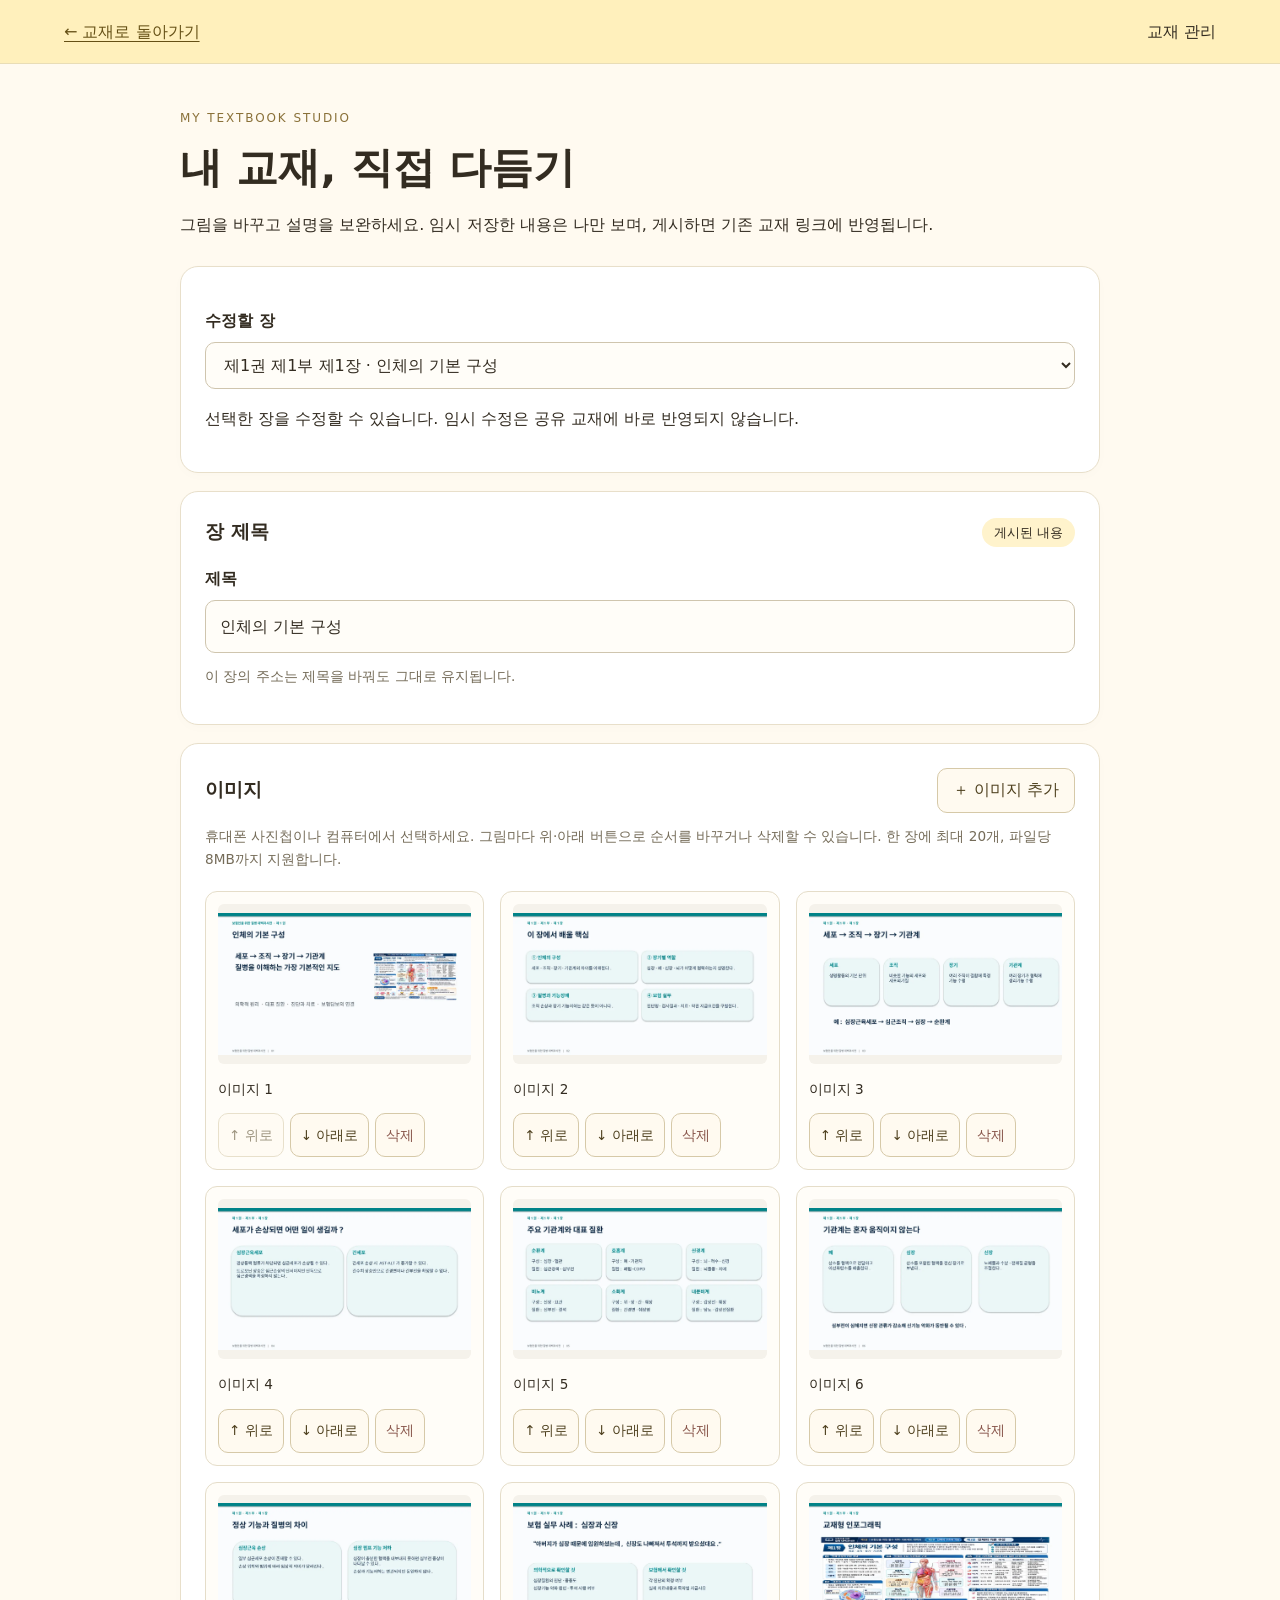
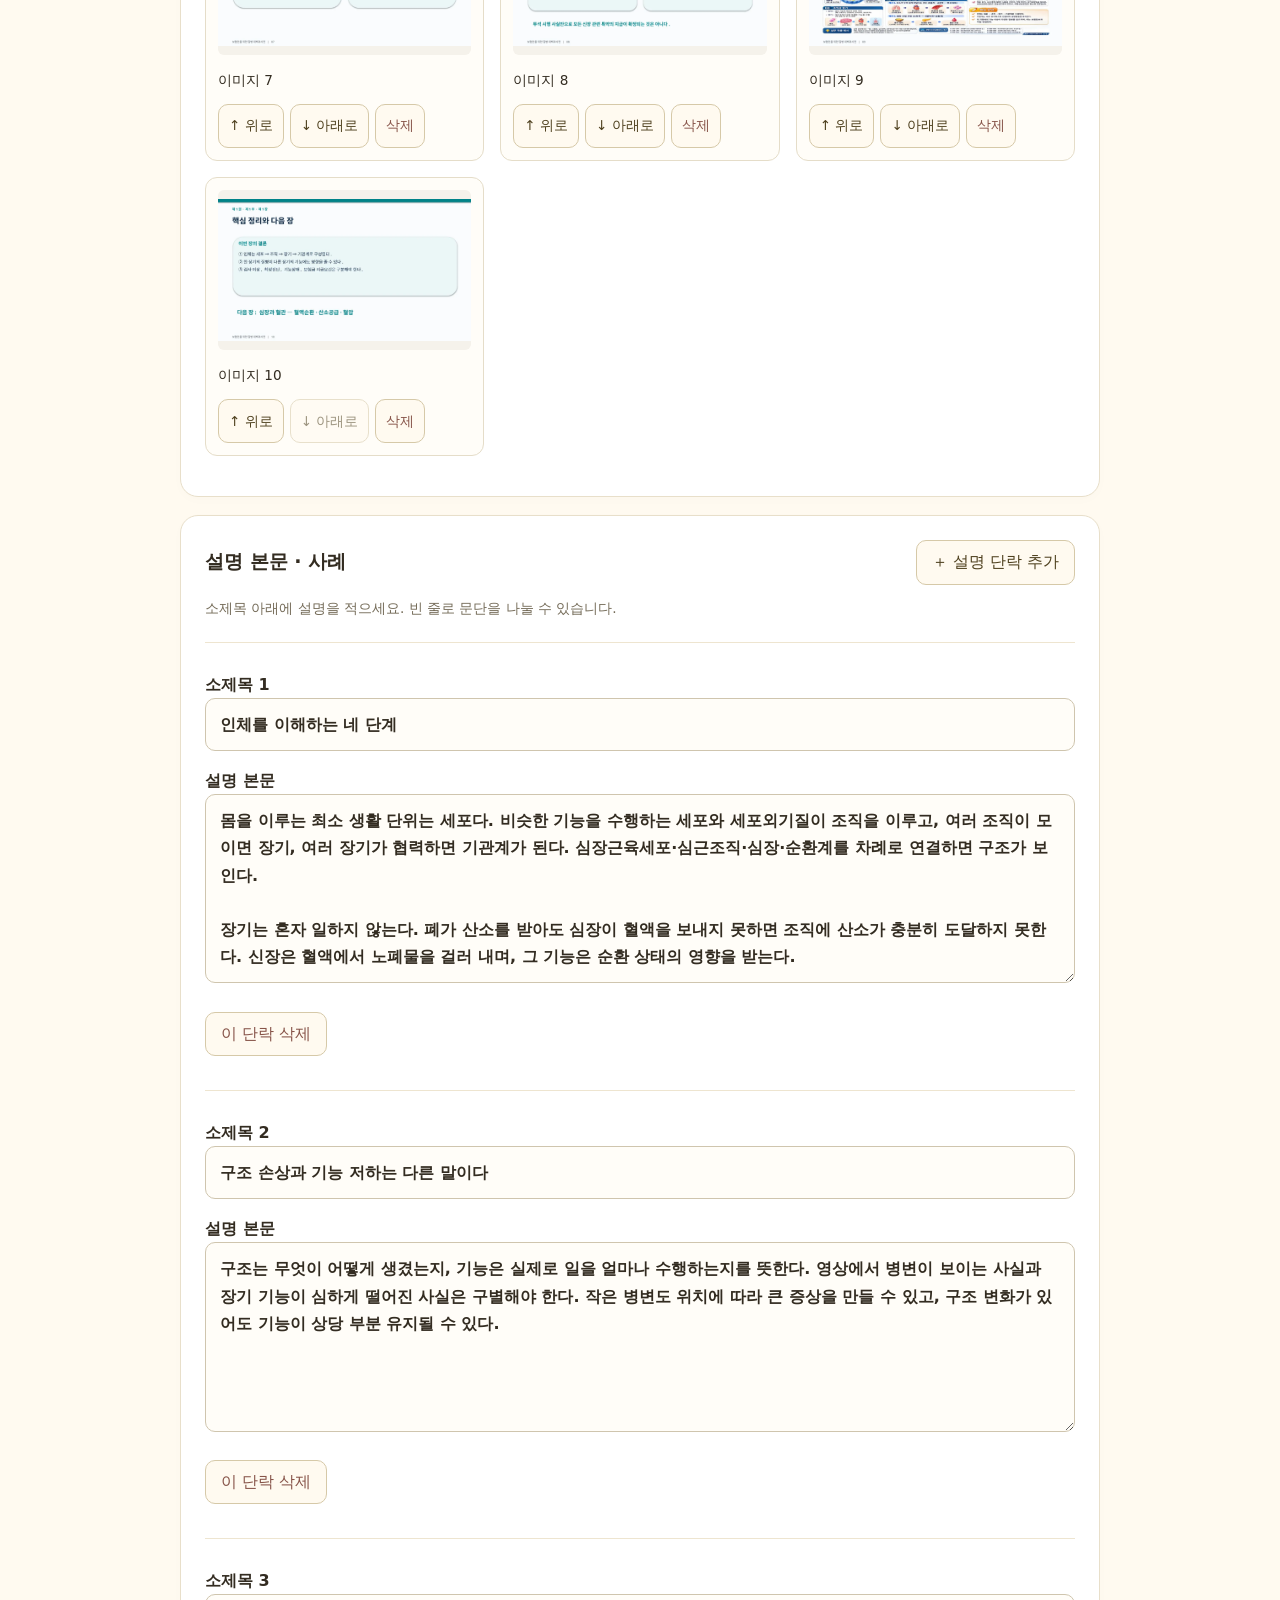
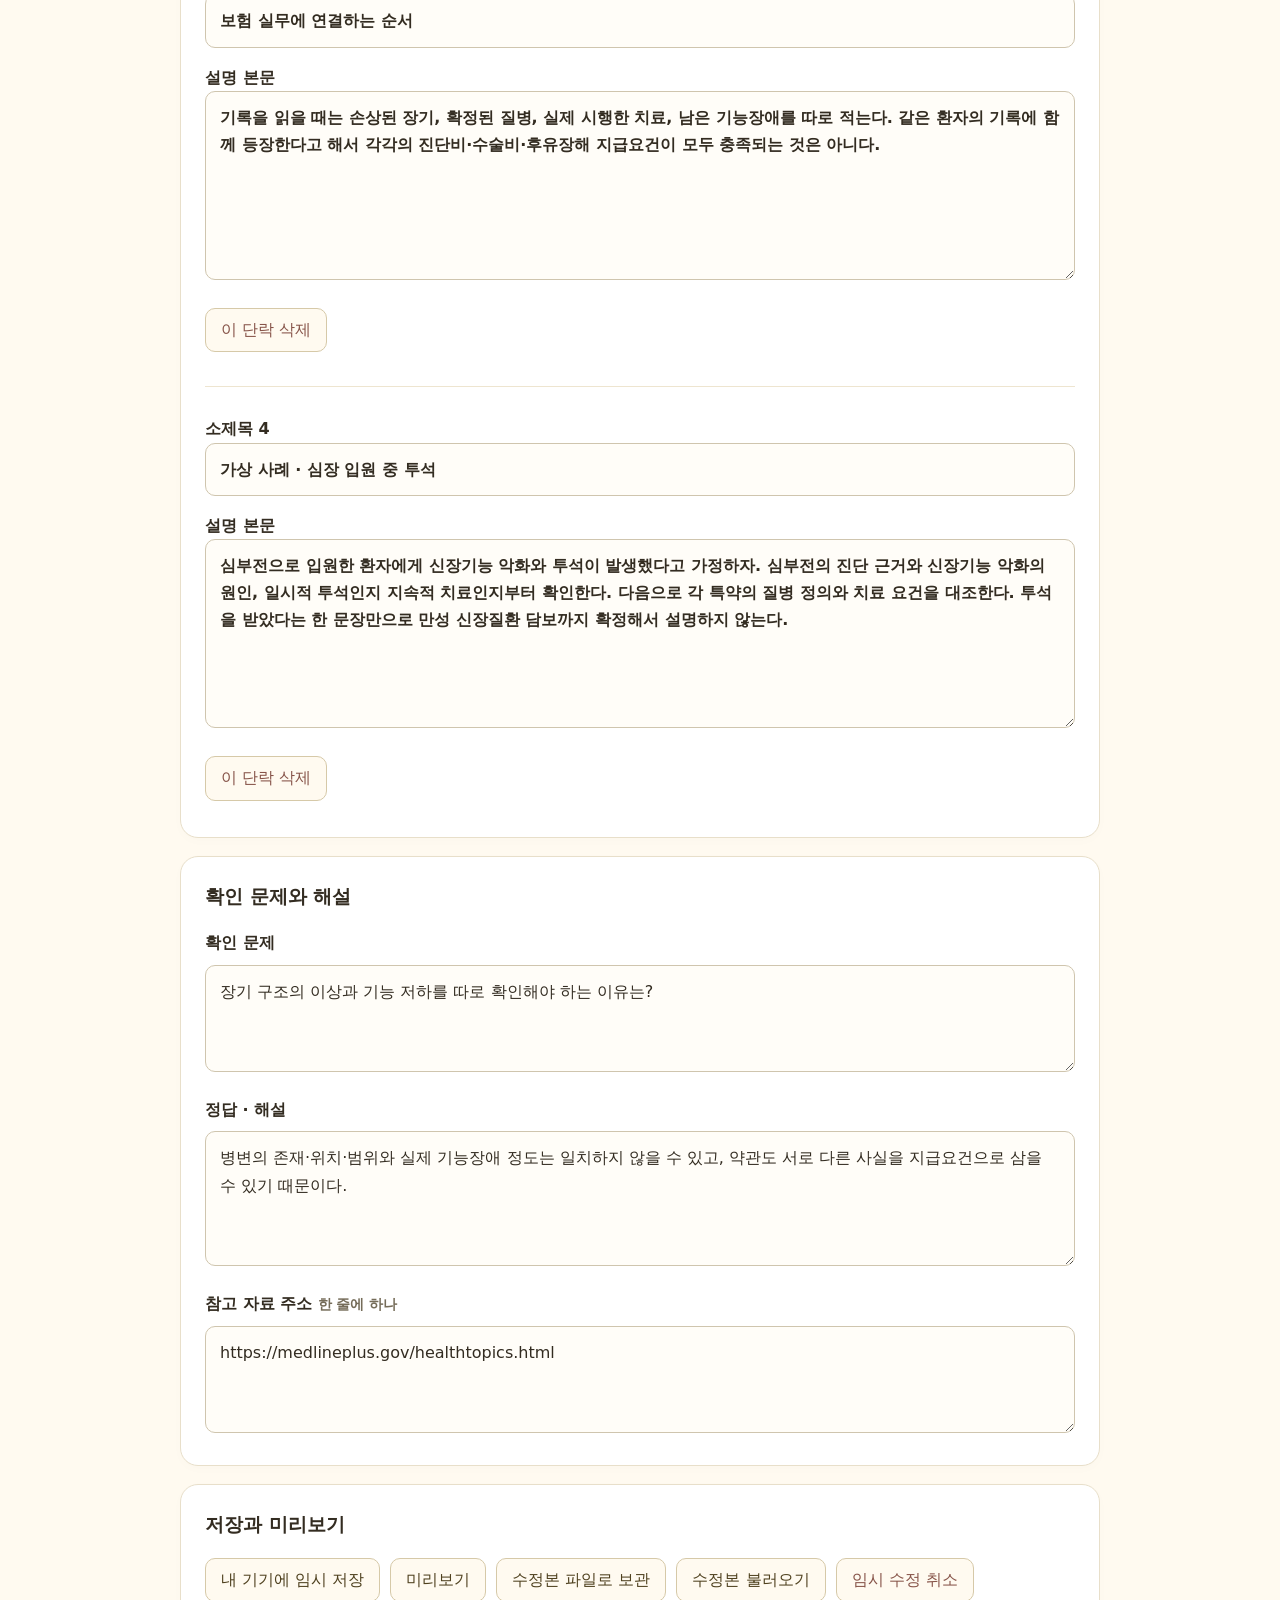
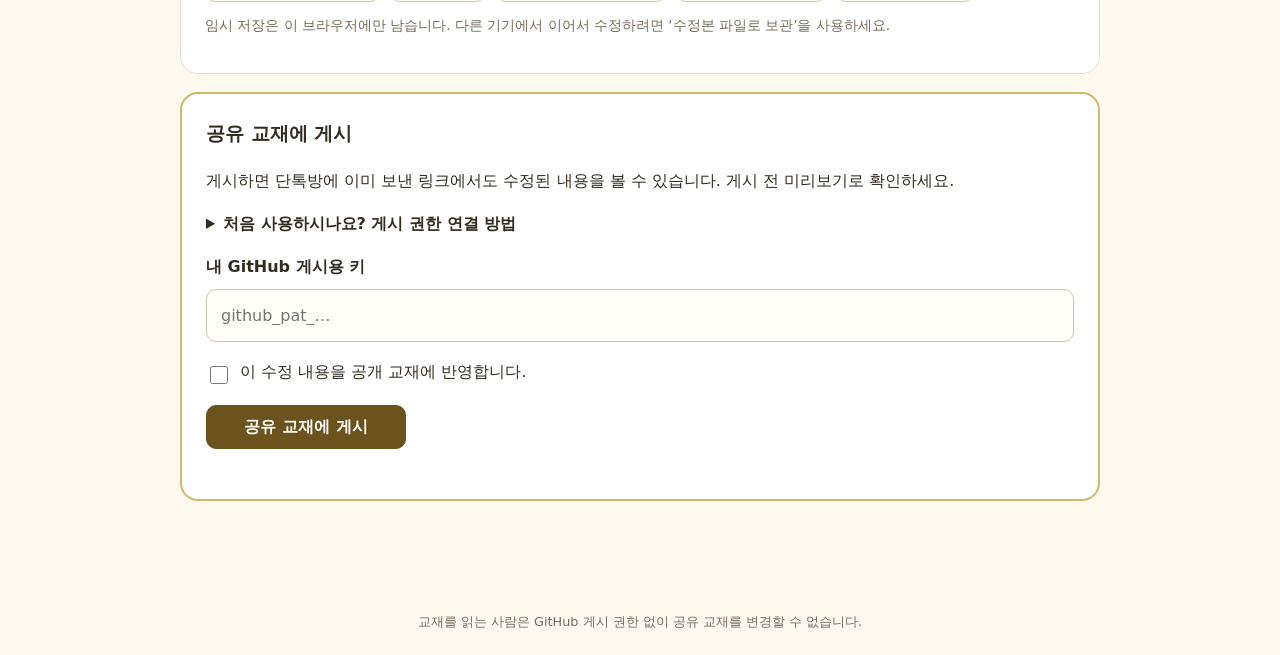
==== editor.html @ f047f281 "Add mobile-friendly chapter editor with local drafts and authorized GitHub publishing" ====
<!doctype html>
<html lang="ko"><head><meta charset="utf-8"><meta name="viewport" content="width=device-width,initial-scale=1"><title>교재 수정 · 질병 대백과사전</title><link rel="stylesheet" href="editor.css"></head>
<body><header><a href="./">← 교재로 돌아가기</a><span>교재 관리</span></header><main>
<div class="intro"><p class="eyebrow">MY TEXTBOOK STUDIO</p><h1>내 교재, 직접 다듬기</h1><p>그림을 바꾸고 설명을 보완하세요. 임시 저장한 내용은 나만 보며, 게시하면 기존 교재 링크에 반영됩니다.</p></div>
<section class="panel"><label for="chapter">수정할 장</label><select id="chapter" disabled><option>교재를 불러오고 있습니다…</option></select><p id="status" role="status" aria-live="polite">잠시만 기다려 주세요.</p></section>
<form id="editor" hidden>
<section class="panel"><div class="section-head"><h2>장 제목</h2><span id="draft-state" class="badge">게시된 내용</span></div><label for="title">제목</label><input id="title" required maxlength="200"><p class="hint">이 장의 주소는 제목을 바꿔도 그대로 유지됩니다.</p></section>
<section class="panel"><div class="section-head"><h2>이미지</h2><label class="button" for="image-input">＋ 이미지 추가</label></div><p class="hint">휴대폰 사진첩이나 컴퓨터에서 선택하세요. 그림마다 위·아래 버튼으로 순서를 바꾸거나 삭제할 수 있습니다. 한 장에 최대 20개, 파일당 8MB까지 지원합니다.</p><input id="image-input" type="file" accept="image/jpeg,image/png,image/webp" multiple hidden><div id="images" class="image-grid"></div><p id="image-status" role="status"></p></section>
<section class="panel"><div class="section-head"><h2>설명 본문 · 사례</h2><button type="button" id="add-section">＋ 설명 단락 추가</button></div><p class="hint">소제목 아래에 설명을 적으세요. 빈 줄로 문단을 나눌 수 있습니다.</p><div id="sections"></div></section>
<section class="panel"><h2>확인 문제와 해설</h2><label for="question">확인 문제</label><textarea id="question" rows="3" required></textarea><label for="answer">정답 · 해설</label><textarea id="answer" rows="4" required></textarea><label for="references">참고 자료 주소 <small>한 줄에 하나</small></label><textarea id="references" rows="3" placeholder="https://…"></textarea></section>
<details class="panel" id="original-panel"><summary>함께 읽기 · 기존 교재 본문 수정</summary><p class="hint">기존 교재를 옮긴 본문입니다. 페이지별로 수정할 수 있습니다.</p><div id="original-texts"></div></details>
<section class="panel"><h2>저장과 미리보기</h2><div class="actions"><button type="button" id="save-draft">내 기기에 임시 저장</button><button type="button" id="preview">미리보기</button><button type="button" id="export">수정본 파일로 보관</button><label class="button" for="import-input">수정본 불러오기</label><input id="import-input" type="file" accept="application/json,.json" hidden><button type="button" id="reset" class="quiet">임시 수정 취소</button></div><p class="hint">임시 저장은 이 브라우저에만 남습니다. 다른 기기에서 이어서 수정하려면 ‘수정본 파일로 보관’을 사용하세요.</p></section>
<section class="panel publish"><h2>공유 교재에 게시</h2><p>게시하면 단톡방에 이미 보낸 링크에서도 수정된 내용을 볼 수 있습니다. 게시 전 미리보기로 확인하세요.</p><details id="connection"><summary>처음 사용하시나요? 게시 권한 연결 방법</summary><ol><li><a href="https://github.com/settings/personal-access-tokens/new" target="_blank" rel="noopener noreferrer">GitHub에서 게시용 키 만들기</a>를 열고 로그인하세요.</li><li>Token name에는 ‘교재 편집’, Expiration에는 원하는 유효기간을 선택하세요.</li><li>Repository access에서 <b>Only select repositories → ffsm</b>을 선택하세요.</li><li>Repository permissions에서 <b>Contents → Read and write</b>를 선택하고 Generate token을 누르세요.</li><li>표시된 키를 복사해 아래에 붙여넣으세요. 다른 사람이나 채팅에 보내지 마세요.</li></ol><p class="hint">키는 GitHub에 권한을 확인할 때만 사용하며, 기기 저장소·수정본·교재 파일에는 저장하지 않습니다. 이 화면을 닫거나 새로고침하면 다시 입력해야 합니다. GitHub에서 언제든 키를 취소할 수 있습니다.</p></details>
<label for="token">내 GitHub 게시용 키</label><input id="token" type="password" autocomplete="off" spellcheck="false" placeholder="github_pat_…"><label class="consent"><input id="consent" type="checkbox"> 이 수정 내용을 공개 교재에 반영합니다.</label><button type="submit" id="publish" class="primary">공유 교재에 게시</button><p id="publish-status" role="status" aria-live="polite"></p><a id="deployment-link" hidden target="_blank" rel="noopener noreferrer">배포 진행 상태 확인</a></section>
</form><dialog id="preview-dialog"><div class="section-head"><h2>수정본 미리보기</h2><button id="close-preview" type="button">닫기</button></div><div id="preview-body"></div></dialog>
</main><footer>교재를 읽는 사람은 GitHub 게시 권한 없이 공유 교재를 변경할 수 없습니다.</footer><script type="module" src="editor.js"></script></body></html>
---- editor.css ----
:root{font-family:system-ui,-apple-system,'Malgun Gothic',sans-serif;color:#332c21;background:#fffaf0;font-size:16px;line-height:1.7}*{box-sizing:border-box}body{margin:0}header{display:flex;justify-content:space-between;gap:12px;padding:18px max(5vw,16px);background:#fff0bc;border-bottom:1px solid #e9ddb6}a{color:#655015;text-underline-offset:4px}main{max-width:960px;margin:auto;padding:32px 20px 70px}.intro{margin:12px 0 28px}.eyebrow{letter-spacing:.16em;font-size:.75rem;color:#8a7139}h1{font-size:clamp(1.8rem,4vw,2.6rem);line-height:1.3;margin:8px 0 16px}h2{font-size:1.2rem;margin:0 0 16px}h3{font-size:1.1rem}.panel{background:#fff;border:1px solid #e8dfca;border-radius:18px;padding:24px;margin:18px 0;box-shadow:0 3px 12px #44330004}.section-head{display:flex;align-items:center;justify-content:space-between;gap:12px;flex-wrap:wrap}.section-head h2{margin:0}.hint,small{font-size:.85rem;color:#756c59}.hint{margin:12px 0}.badge{background:#fff3cc;border-radius:20px;padding:4px 12px;font-size:.8rem}label{display:block;font-weight:650;margin:16px 0 8px}input:not([type=checkbox],[type=file]),textarea,select{width:100%;padding:12px 14px;border:1px solid #cfc5ae;border-radius:10px;font:inherit;background:#fffdf8;color:inherit;min-width:0}textarea{resize:vertical;line-height:1.7}select{cursor:pointer}button,.button{font:inherit;border:1px solid #d6c9a8;border-radius:10px;background:#fffaf0;color:#4f411f;padding:10px 15px;cursor:pointer;display:inline-flex;align-items:center;justify-content:center;min-height:44px;text-decoration:none;line-height:1.4;margin:0}button:hover,.button:hover{background:#fff1c1}button:disabled{opacity:.55;cursor:wait}button:focus-visible,.button:focus-visible,input:focus-visible,textarea:focus-visible,select:focus-visible,summary:focus-visible{outline:3px solid #9a762b;outline-offset:3px}.primary{background:#6c531d;color:#fff;border-color:#6c531d;font-weight:700}.primary:hover{background:#4c3b18}.quiet{color:#875449}.actions{display:flex;gap:10px;flex-wrap:wrap}.image-grid{display:grid;grid-template-columns:repeat(auto-fit,minmax(210px,1fr));gap:16px;margin-top:20px}.image-card{border:1px solid #e5ddc9;border-radius:12px;padding:12px;background:#fffdf8}.image-card img{width:100%;height:160px;object-fit:contain;background:#f5f2eb;border-radius:6px}.image-card .actions{gap:6px}.image-card button{padding:7px 10px;font-size:.85rem}.image-card p{font-size:.85rem;margin:6px 0 12px}.section-editor{border-top:1px solid #eee5d0;margin-top:22px;padding-top:12px}.section-editor .quiet{margin:12px 0}.consent{display:flex;align-items:flex-start;gap:9px;font-weight:400}.consent input{margin-top:8px;width:18px;height:18px;flex:none}summary{cursor:pointer;font-weight:650}details>p,details>ol{margin-top:16px}.publish{border:2px solid #d3b96e}.publish #publish{margin:10px 0;min-width:200px}#publish-status,#status,#image-status{overflow-wrap:anywhere}.error{color:#a02e2e}.success{color:#277145}dialog{border:1px solid #d7c9a6;border-radius:18px;padding:24px;width:min(900px,94vw);max-height:90vh;overflow:auto;background:#fffdf7;color:inherit}dialog::backdrop{background:#211a10aa}#preview-body{white-space:normal}#preview-body p{white-space:pre-wrap}#preview-body img{max-width:100%;height:auto;border-radius:8px;margin:12px 0}footer{text-align:center;padding:22px;font-size:.8rem;color:#756c59}[hidden]{display:none!important}@media(max-width:600px){main{padding:20px 12px 50px}.panel{padding:18px 14px;border-radius:14px}.image-grid{grid-template-columns:1fr 1fr;gap:8px}.image-card{padding:8px}.image-card img{height:120px}.image-card .actions{flex-wrap:wrap}.image-card button{font-size:.78rem;padding:6px 8px}.actions>button,.actions>.button{flex-grow:1}header{font-size:.9rem}.publish #publish{width:100%}}@media(prefers-reduced-motion:reduce){*{scroll-behavior:auto!important}}
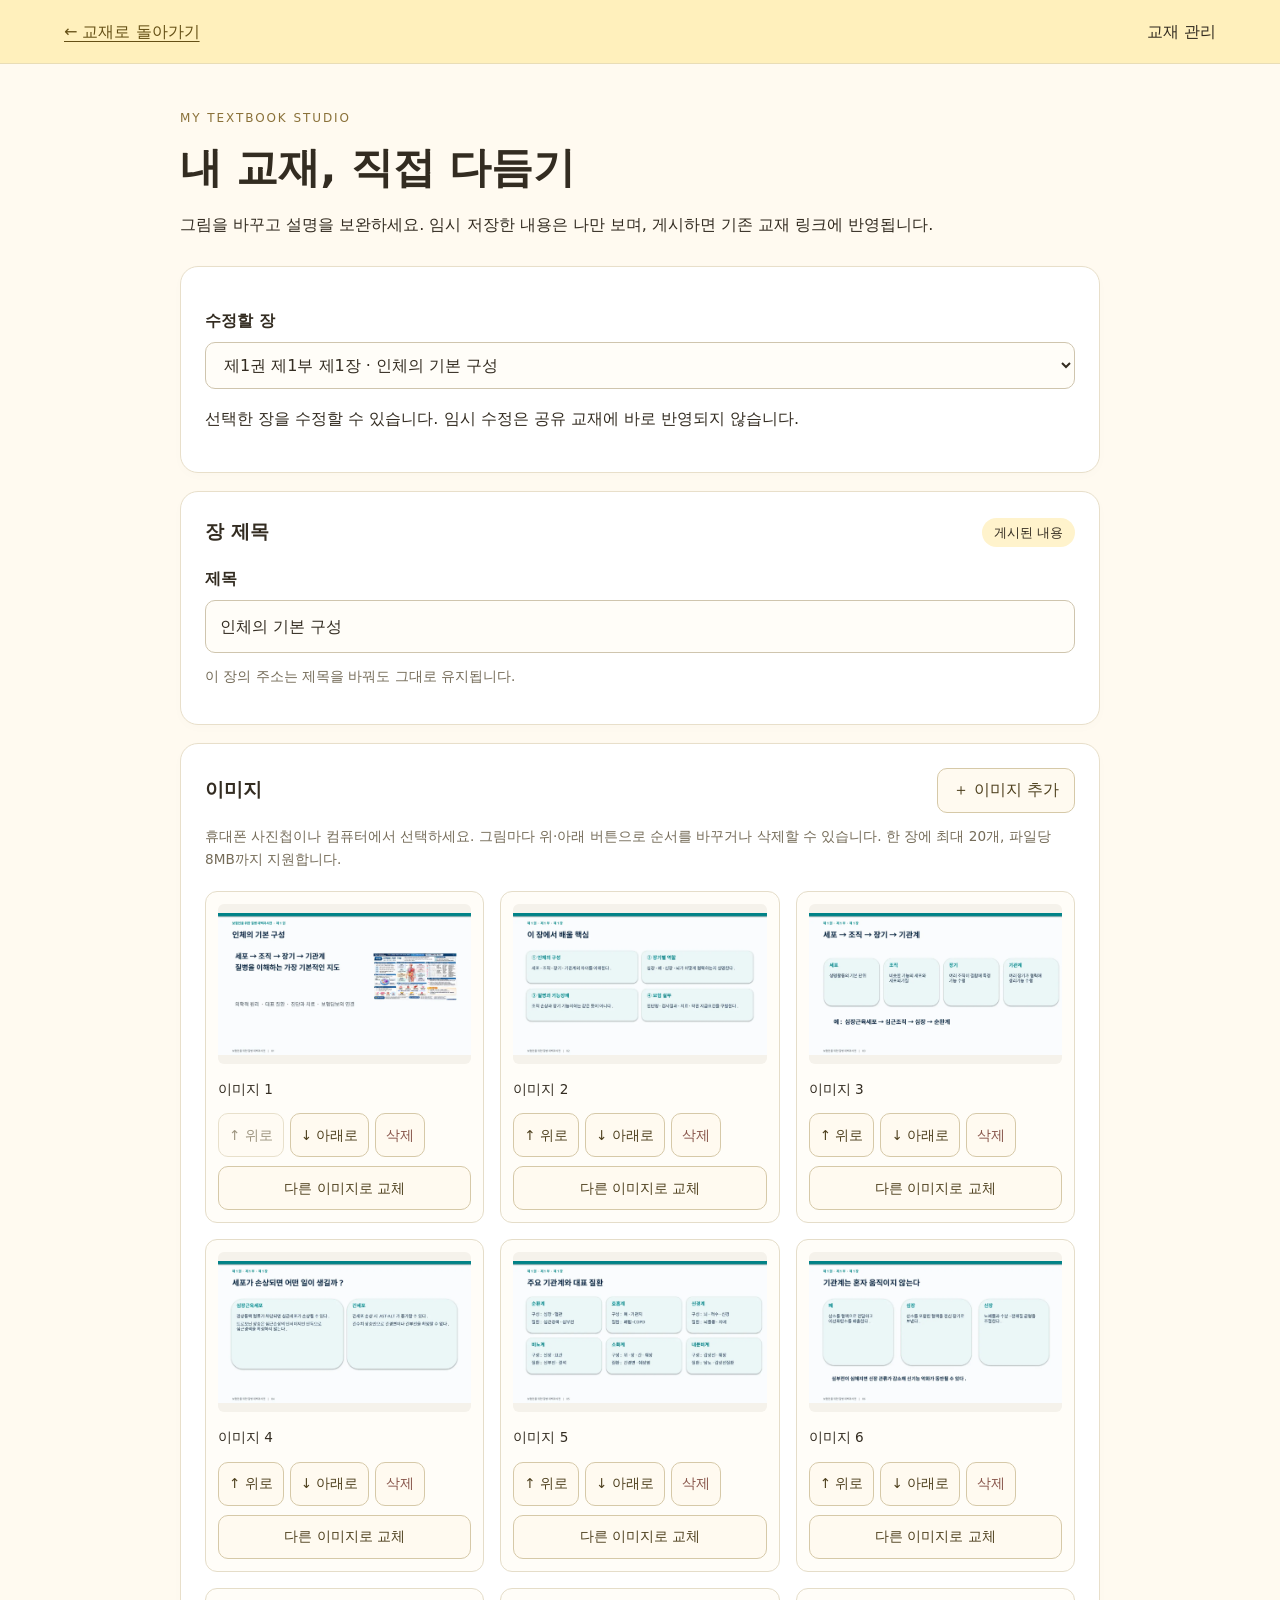
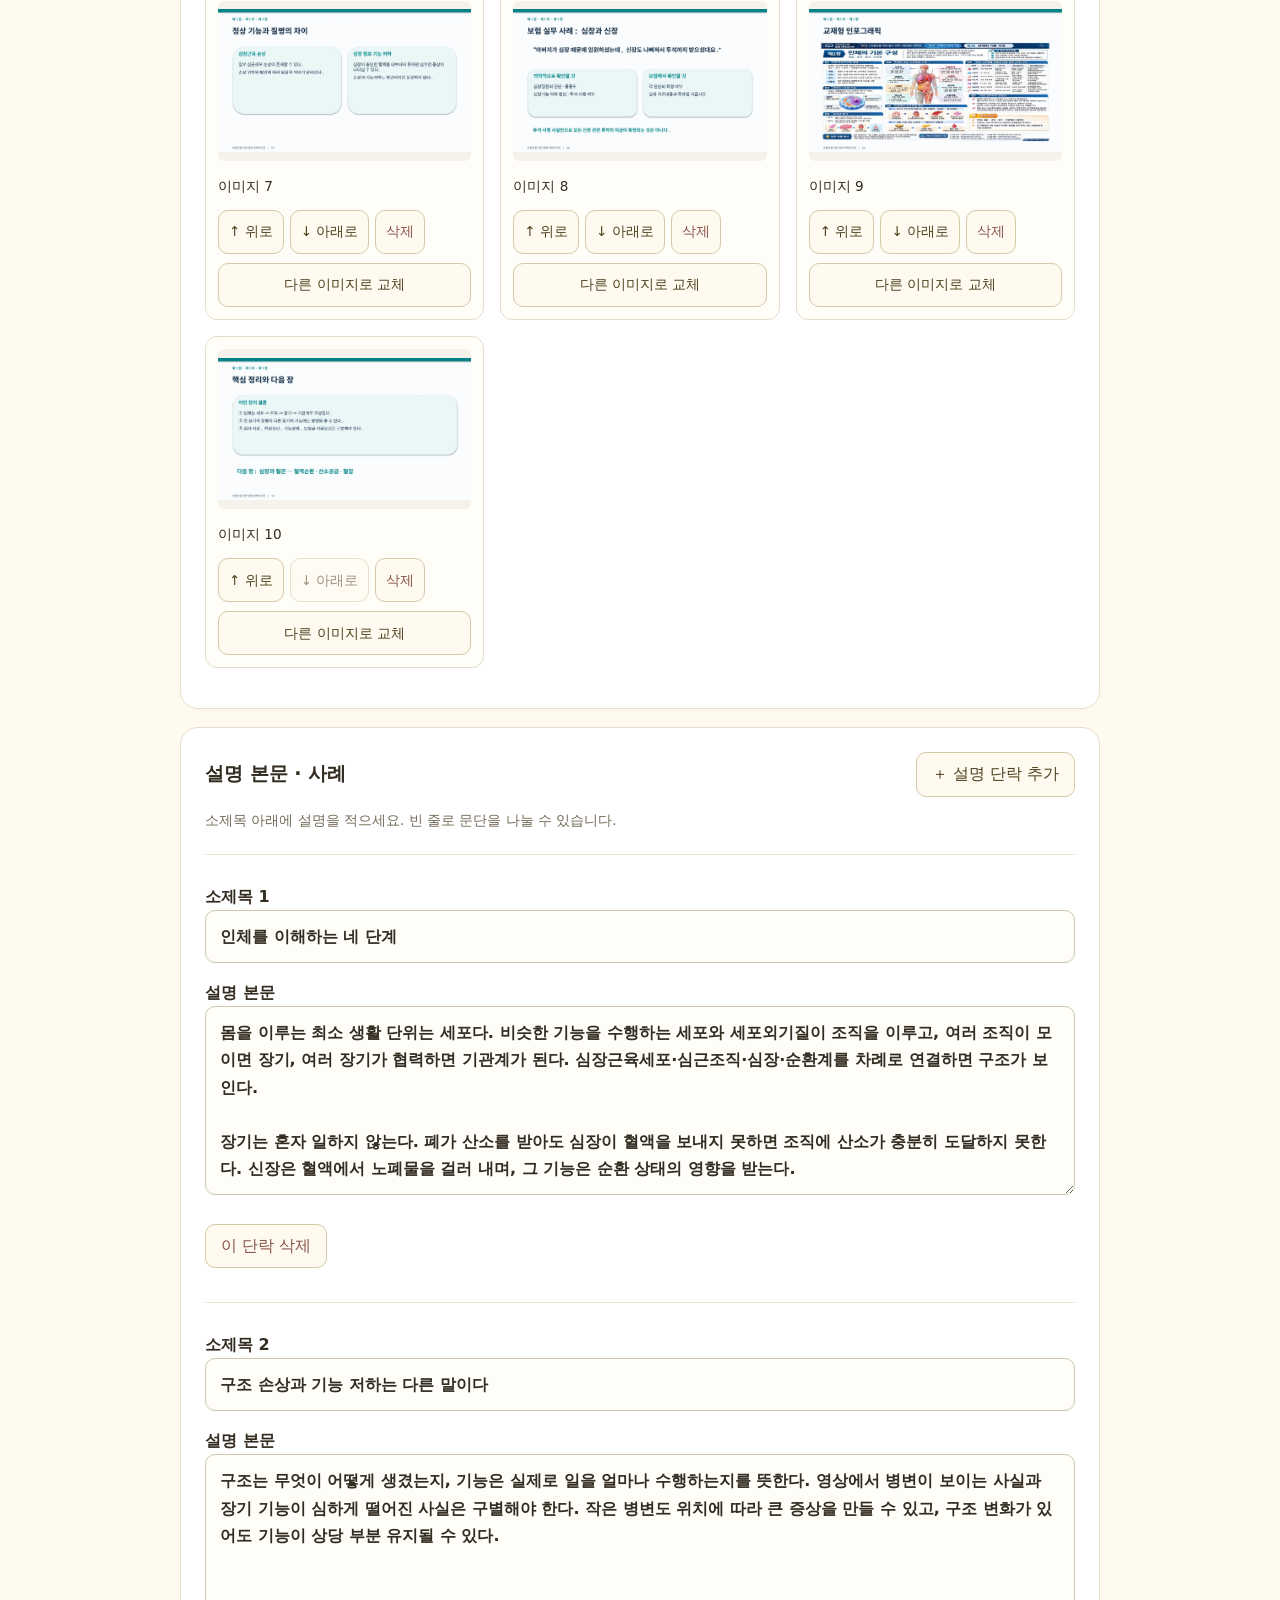
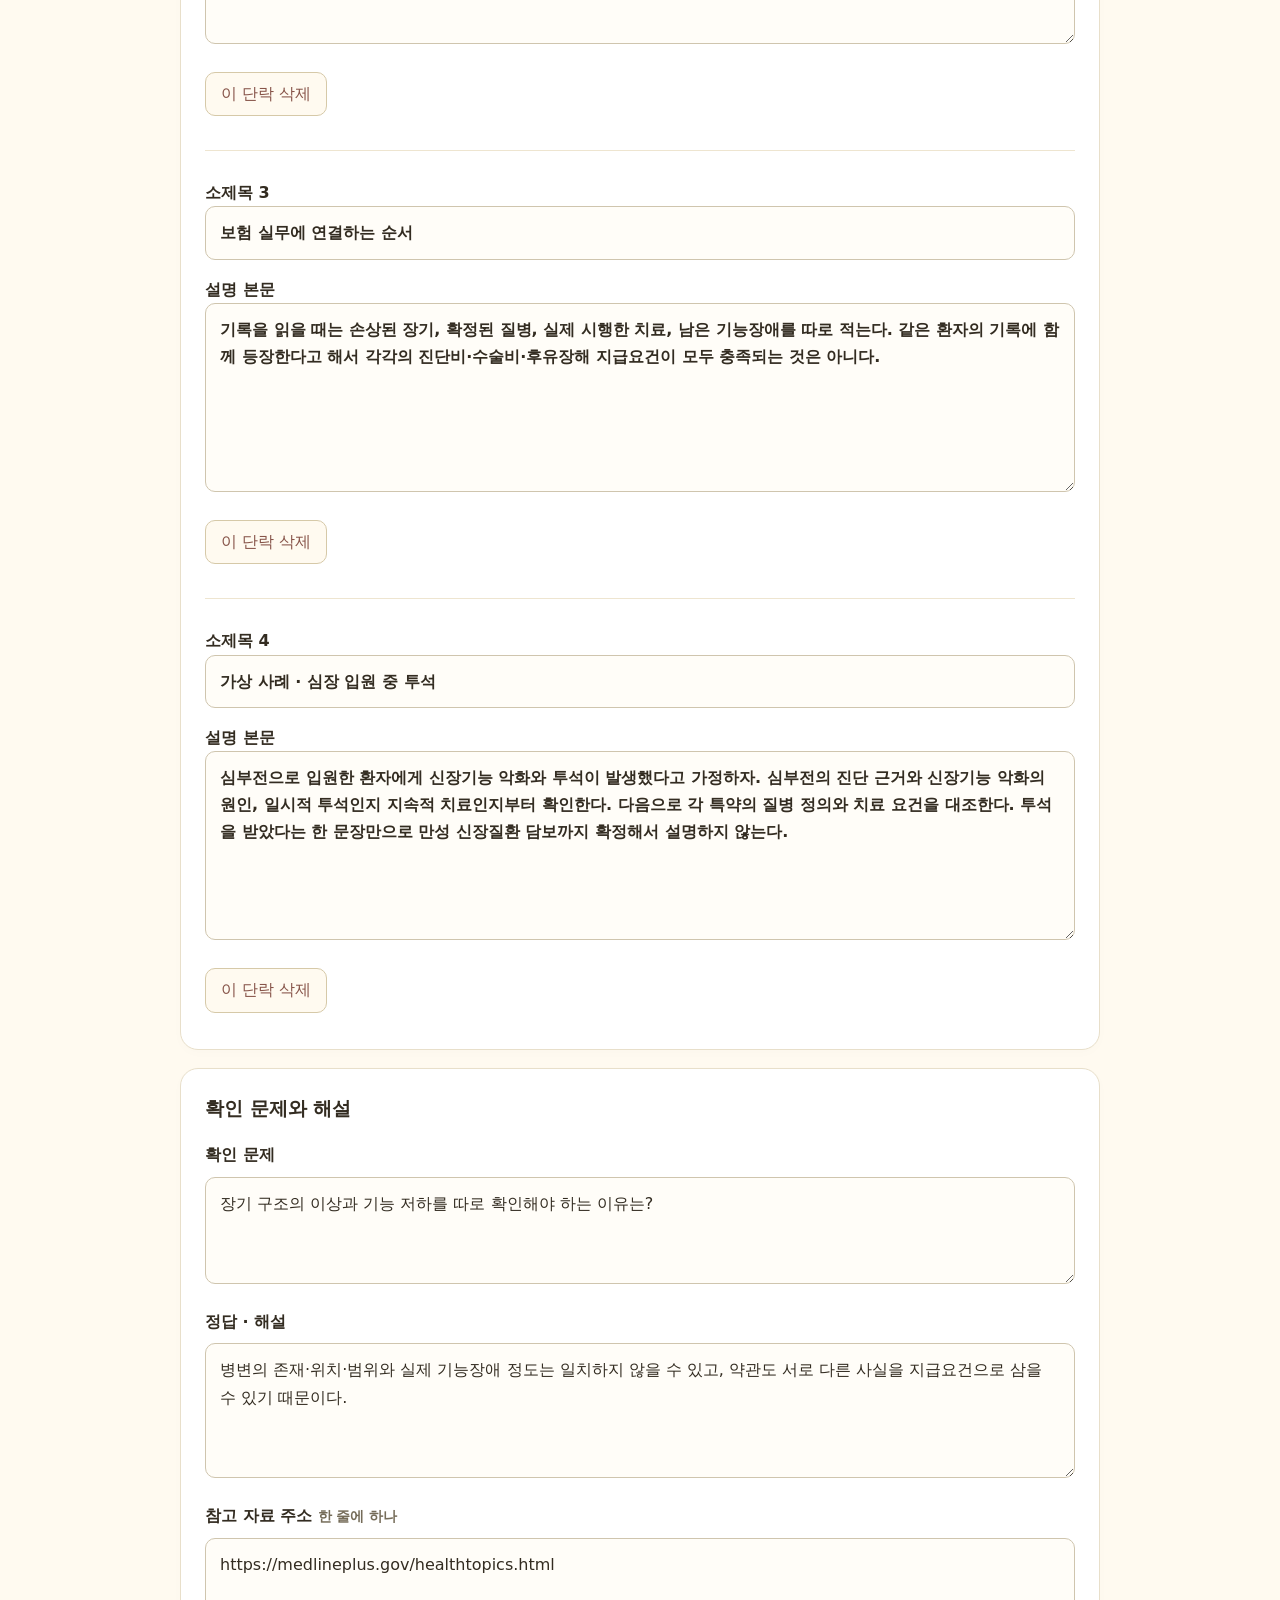
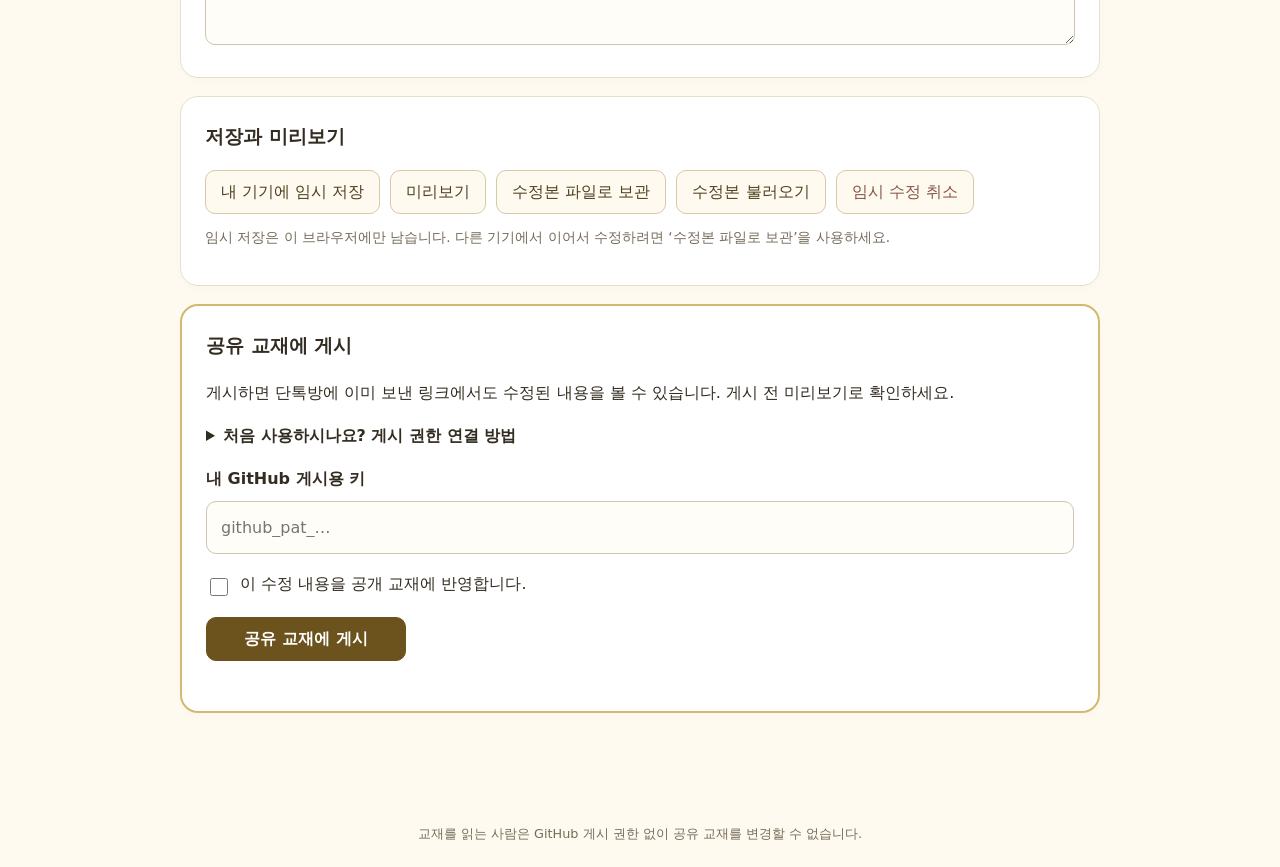
==== commit 586fa1ef: "Edit and replace chapter images directly inside the image library" ====
--- a/editor.html
+++ b/editor.html
@@ -1,5 +1,5 @@
 <!doctype html>
-<html lang="ko"><head><meta charset="utf-8"><meta name="viewport" content="width=device-width,initial-scale=1"><title>교재 수정 · 질병 대백과사전</title><link rel="stylesheet" href="editor.css"></head>
+<html lang="ko"><head><meta charset="utf-8"><meta name="viewport" content="width=device-width,initial-scale=1"><title>교재 수정 · 질병 대백과사전</title><link rel="stylesheet" href="editor.css?v=2"></head>
 <body><header><a href="./">← 교재로 돌아가기</a><span>교재 관리</span></header><main>
 <div class="intro"><p class="eyebrow">MY TEXTBOOK STUDIO</p><h1>내 교재, 직접 다듬기</h1><p>그림을 바꾸고 설명을 보완하세요. 임시 저장한 내용은 나만 보며, 게시하면 기존 교재 링크에 반영됩니다.</p></div>
 <section class="panel"><label for="chapter">수정할 장</label><select id="chapter" disabled><option>교재를 불러오고 있습니다…</option></select><p id="status" role="status" aria-live="polite">잠시만 기다려 주세요.</p></section>
@@ -9,8 +9,8 @@
 <section class="panel"><div class="section-head"><h2>설명 본문 · 사례</h2><button type="button" id="add-section">＋ 설명 단락 추가</button></div><p class="hint">소제목 아래에 설명을 적으세요. 빈 줄로 문단을 나눌 수 있습니다.</p><div id="sections"></div></section>
 <section class="panel"><h2>확인 문제와 해설</h2><label for="question">확인 문제</label><textarea id="question" rows="3" required></textarea><label for="answer">정답 · 해설</label><textarea id="answer" rows="4" required></textarea><label for="references">참고 자료 주소 <small>한 줄에 하나</small></label><textarea id="references" rows="3" placeholder="https://…"></textarea></section>
 <details class="panel" id="original-panel"><summary>함께 읽기 · 기존 교재 본문 수정</summary><p class="hint">기존 교재를 옮긴 본문입니다. 페이지별로 수정할 수 있습니다.</p><div id="original-texts"></div></details>
-<section class="panel"><h2>저장과 미리보기</h2><div class="actions"><button type="button" id="save-draft">내 기기에 임시 저장</button><button type="button" id="preview">미리보기</button><button type="button" id="export">수정본 파일로 보관</button><label class="button" for="import-input">수정본 불러오기</label><input id="import-input" type="file" accept="application/json,.json" hidden><button type="button" id="reset" class="quiet">임시 수정 취소</button></div><p class="hint">임시 저장은 이 브라우저에만 남습니다. 다른 기기에서 이어서 수정하려면 ‘수정본 파일로 보관’을 사용하세요.</p></section>
+<section class="panel"><h2>저장과 미리보기</h2><div class="actions"><button type="button" id="save-draft">내 기기에 임시 저장</button><button type="button" id="preview">미리보기</button><button type="button" id="export">수정본 파일로 보관</button><label class="button" for="import-input">수정본 불러오기</label><input id="import-input" type="file" accept="application/json,.json" hidden><button type="button" id="reset" class="quiet">임시 수정 취소</button></div><div id="reset-confirmation" hidden><p>이 장의 임시 수정을 취소하고 게시된 내용으로 돌아갈까요?</p><div class="actions"><button type="button" id="confirm-reset" class="quiet">임시 수정 취소 확인</button><button type="button" id="keep-draft">계속 수정하기</button></div></div><p class="hint">임시 저장은 이 브라우저에만 남습니다. 다른 기기에서 이어서 수정하려면 ‘수정본 파일로 보관’을 사용하세요.</p></section>
 <section class="panel publish"><h2>공유 교재에 게시</h2><p>게시하면 단톡방에 이미 보낸 링크에서도 수정된 내용을 볼 수 있습니다. 게시 전 미리보기로 확인하세요.</p><details id="connection"><summary>처음 사용하시나요? 게시 권한 연결 방법</summary><ol><li><a href="https://github.com/settings/personal-access-tokens/new" target="_blank" rel="noopener noreferrer">GitHub에서 게시용 키 만들기</a>를 열고 로그인하세요.</li><li>Token name에는 ‘교재 편집’, Expiration에는 원하는 유효기간을 선택하세요.</li><li>Repository access에서 <b>Only select repositories → ffsm</b>을 선택하세요.</li><li>Repository permissions에서 <b>Contents → Read and write</b>를 선택하고 Generate token을 누르세요.</li><li>표시된 키를 복사해 아래에 붙여넣으세요. 다른 사람이나 채팅에 보내지 마세요.</li></ol><p class="hint">키는 GitHub에 권한을 확인할 때만 사용하며, 기기 저장소·수정본·교재 파일에는 저장하지 않습니다. 이 화면을 닫거나 새로고침하면 다시 입력해야 합니다. GitHub에서 언제든 키를 취소할 수 있습니다.</p></details>
 <label for="token">내 GitHub 게시용 키</label><input id="token" type="password" autocomplete="off" spellcheck="false" placeholder="github_pat_…"><label class="consent"><input id="consent" type="checkbox"> 이 수정 내용을 공개 교재에 반영합니다.</label><button type="submit" id="publish" class="primary">공유 교재에 게시</button><p id="publish-status" role="status" aria-live="polite"></p><a id="deployment-link" hidden target="_blank" rel="noopener noreferrer">배포 진행 상태 확인</a></section>
 </form><dialog id="preview-dialog"><div class="section-head"><h2>수정본 미리보기</h2><button id="close-preview" type="button">닫기</button></div><div id="preview-body"></div></dialog>
-</main><footer>교재를 읽는 사람은 GitHub 게시 권한 없이 공유 교재를 변경할 수 없습니다.</footer><script type="module" src="editor.js"></script></body></html>
+</main><footer>교재를 읽는 사람은 GitHub 게시 권한 없이 공유 교재를 변경할 수 없습니다.</footer><script type="module" src="editor.js?v=20261115-inline-1"></script></body></html>
--- a/editor.css
+++ b/editor.css
@@ -1 +1,3 @@
 :root{font-family:system-ui,-apple-system,'Malgun Gothic',sans-serif;color:#332c21;background:#fffaf0;font-size:16px;line-height:1.7}*{box-sizing:border-box}body{margin:0}header{display:flex;justify-content:space-between;gap:12px;padding:18px max(5vw,16px);background:#fff0bc;border-bottom:1px solid #e9ddb6}a{color:#655015;text-underline-offset:4px}main{max-width:960px;margin:auto;padding:32px 20px 70px}.intro{margin:12px 0 28px}.eyebrow{letter-spacing:.16em;font-size:.75rem;color:#8a7139}h1{font-size:clamp(1.8rem,4vw,2.6rem);line-height:1.3;margin:8px 0 16px}h2{font-size:1.2rem;margin:0 0 16px}h3{font-size:1.1rem}.panel{background:#fff;border:1px solid #e8dfca;border-radius:18px;padding:24px;margin:18px 0;box-shadow:0 3px 12px #44330004}.section-head{display:flex;align-items:center;justify-content:space-between;gap:12px;flex-wrap:wrap}.section-head h2{margin:0}.hint,small{font-size:.85rem;color:#756c59}.hint{margin:12px 0}.badge{background:#fff3cc;border-radius:20px;padding:4px 12px;font-size:.8rem}label{display:block;font-weight:650;margin:16px 0 8px}input:not([type=checkbox],[type=file]),textarea,select{width:100%;padding:12px 14px;border:1px solid #cfc5ae;border-radius:10px;font:inherit;background:#fffdf8;color:inherit;min-width:0}textarea{resize:vertical;line-height:1.7}select{cursor:pointer}button,.button{font:inherit;border:1px solid #d6c9a8;border-radius:10px;background:#fffaf0;color:#4f411f;padding:10px 15px;cursor:pointer;display:inline-flex;align-items:center;justify-content:center;min-height:44px;text-decoration:none;line-height:1.4;margin:0}button:hover,.button:hover{background:#fff1c1}button:disabled{opacity:.55;cursor:wait}button:focus-visible,.button:focus-visible,input:focus-visible,textarea:focus-visible,select:focus-visible,summary:focus-visible{outline:3px solid #9a762b;outline-offset:3px}.primary{background:#6c531d;color:#fff;border-color:#6c531d;font-weight:700}.primary:hover{background:#4c3b18}.quiet{color:#875449}.actions{display:flex;gap:10px;flex-wrap:wrap}.image-grid{display:grid;grid-template-columns:repeat(auto-fit,minmax(210px,1fr));gap:16px;margin-top:20px}.image-card{border:1px solid #e5ddc9;border-radius:12px;padding:12px;background:#fffdf8}.image-card img{width:100%;height:160px;object-fit:contain;background:#f5f2eb;border-radius:6px}.image-card .actions{gap:6px}.image-card button{padding:7px 10px;font-size:.85rem}.image-card p{font-size:.85rem;margin:6px 0 12px}.section-editor{border-top:1px solid #eee5d0;margin-top:22px;padding-top:12px}.section-editor .quiet{margin:12px 0}.consent{display:flex;align-items:flex-start;gap:9px;font-weight:400}.consent input{margin-top:8px;width:18px;height:18px;flex:none}summary{cursor:pointer;font-weight:650}details>p,details>ol{margin-top:16px}.publish{border:2px solid #d3b96e}.publish #publish{margin:10px 0;min-width:200px}#publish-status,#status,#image-status{overflow-wrap:anywhere}.error{color:#a02e2e}.success{color:#277145}dialog{border:1px solid #d7c9a6;border-radius:18px;padding:24px;width:min(900px,94vw);max-height:90vh;overflow:auto;background:#fffdf7;color:inherit}dialog::backdrop{background:#211a10aa}#preview-body{white-space:normal}#preview-body p{white-space:pre-wrap}#preview-body img{max-width:100%;height:auto;border-radius:8px;margin:12px 0}footer{text-align:center;padding:22px;font-size:.8rem;color:#756c59}[hidden]{display:none!important}@media(max-width:600px){main{padding:20px 12px 50px}.panel{padding:18px 14px;border-radius:14px}.image-grid{grid-template-columns:1fr 1fr;gap:8px}.image-card{padding:8px}.image-card img{height:120px}.image-card .actions{flex-wrap:wrap}.image-card button{font-size:.78rem;padding:6px 8px}.actions>button,.actions>.button{flex-grow:1}header{font-size:.9rem}.publish #publish{width:100%}}@media(prefers-reduced-motion:reduce){*{scroll-behavior:auto!important}}
+
+.images-only header{display:none}.images-only main{padding:18px 14px 40px}.images-only .intro{margin:0 0 18px}.images-only .intro h1{font-size:23px}.images-only .eyebrow{display:none}.image-card>button:last-child{width:100%;margin-top:9px}
